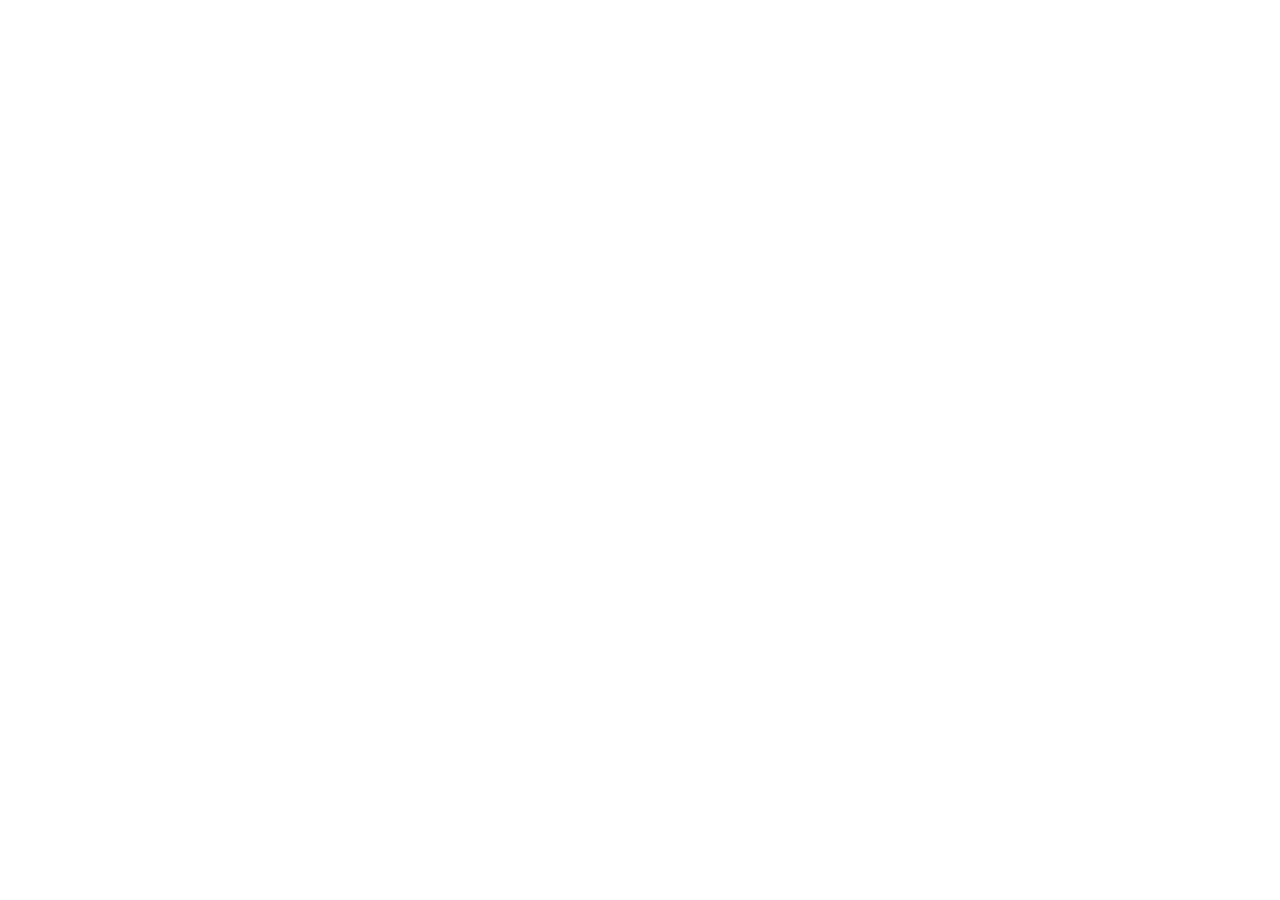
==== index.html @ 8101e190 "index.html" ====
<!DOCTYPE html>
<html>
<head>
    <meta charset="UTF-8">
    <title>The Bay Harbour Site</title>
    <!-- CODICE GOOGLE ADSENSE -->
    <script async src="https://pagead2.googlesyndication.com/pagead/js/adsbygoogle.js?client=ca-pub-9515995415757323"
     crossorigin="anonymous"></script>
    
    <!-- REINDIRIZZAMENTO AUTOMATICO AL SITO REALE -->
    <meta http-equiv="refresh" content="0; url=https://sanscoldzone.github.io/The-Bay-Habour-Site/">
</head>
<body>
    <p>Reindirizzamento in corso al sito principale... <a href="https://sanscoldzone.github.io/The-Bay-Habour-Site/">Clicca qui se non vieni reindirizzato</a>.</p>
</body>
</html>
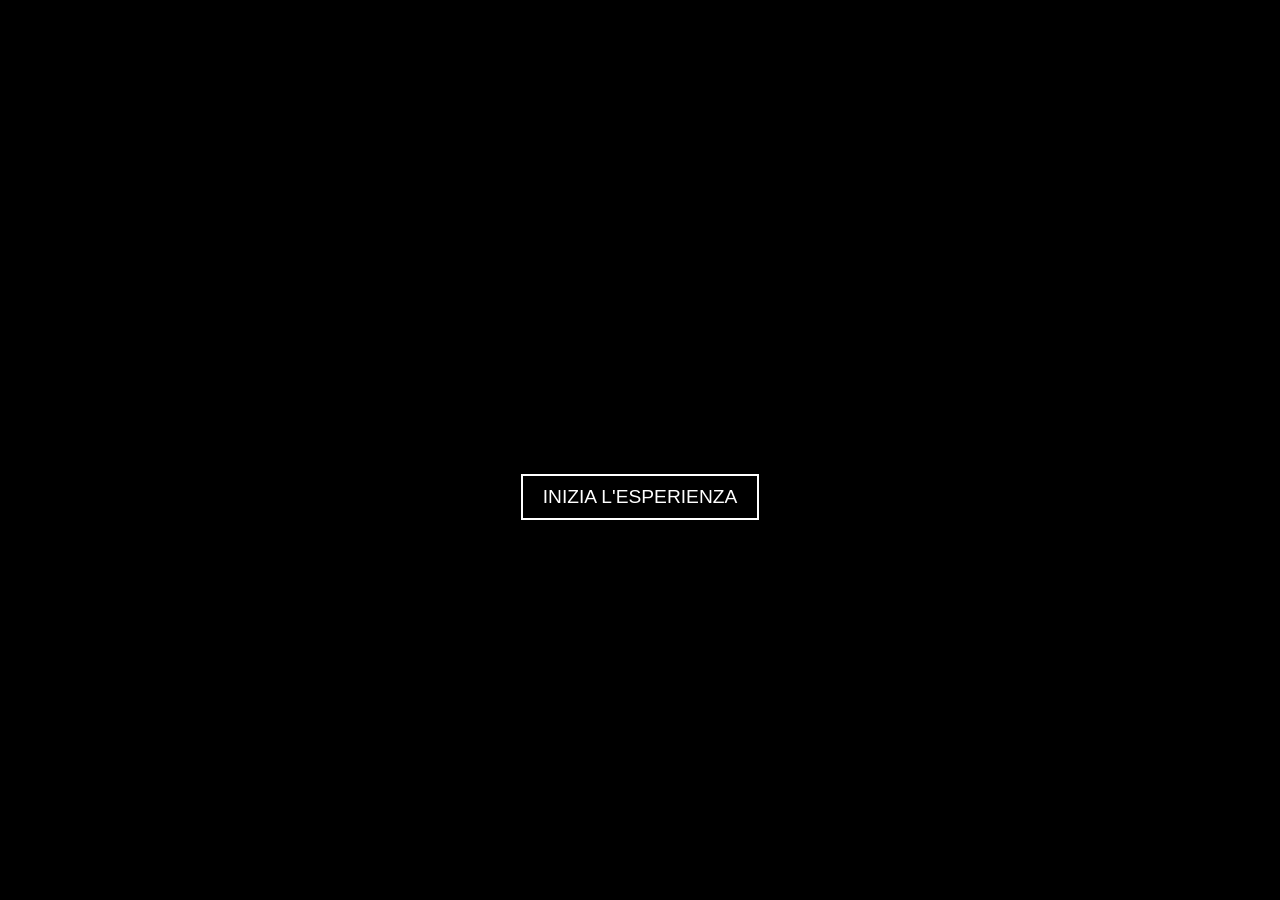
==== commit 94ae2fca: "Add files via upload" ====
--- a/index.html
+++ b/index.html
@@ -1,16 +1,41 @@
-<!DOCTYPE html>
-<html>
-<head>
-    <meta charset="UTF-8">
-    <title>The Bay Harbour Site</title>
-    <!-- CODICE GOOGLE ADSENSE -->
-    <script async src="https://pagead2.googlesyndication.com/pagead/js/adsbygoogle.js?client=ca-pub-9515995415757323"
-     crossorigin="anonymous"></script>
-    
-    <!-- REINDIRIZZAMENTO AUTOMATICO AL SITO REALE -->
-    <meta http-equiv="refresh" content="0; url=https://sanscoldzone.github.io/The-Bay-Habour-Site/">
-</head>
-<body>
-    <p>Reindirizzamento in corso al sito principale... <a href="https://sanscoldzone.github.io/The-Bay-Habour-Site/">Clicca qui se non vieni reindirizzato</a>.</p>
-</body>
-</html>
+<!DOCTYPE html>
+<html>
+    <head>
+        <meta name="viewport" content="width=device-width, initial-scale=1.0">
+        <link href="intro.css" rel="stylesheet">
+        <link rel="icon" type="image/png" href="immagini/icon.png">
+        <title>The Bay Harbour Site - Intro</title>
+        <script async src="https://pagead2.googlesyndication.com/pagead/js/adsbygoogle.js?client=ca-pub-9515995415757323"
+     crossorigin="anonymous"></script>
+    </head>
+    <body>
+        <div id="intro-container" class="center-wrapper">
+            <h1 class="fade-text">Tonight's the night.</h1>
+            <button id="start-btn">Inizia l'esperienza</button>
+        </div>
+        <audio id="dexter-audio" src="audio/tonight-the-night-voice.mp3"></audio>
+
+        <script>
+            const btn = document.getElementById('start-btn');
+            const text = document.querySelector('.fade-text');
+            const audio = document.getElementById('dexter-audio');
+
+            btn.addEventListener('click', () => {
+                
+                btn.style.display = 'none';
+                
+            
+                text.style.opacity = '1';
+                
+                
+                audio.play();
+
+            
+                setTimeout(() => {
+                    window.location.href = "pagine/home.html";
+                }, 4000); 
+            });
+        </script>
+    </body>
+
+</html>
--- a/intro.css
+++ b/intro.css
@@ -0,0 +1,51 @@
+* {
+    margin: 0;
+    padding: 0;
+    box-sizing: border-box;
+}
+body,html{
+    width:100%;
+    height: 100%;
+    background-color: black;
+    font-family: 'Courier New', Courier, monospace;
+    display: flex;
+    justify-content: center;
+    align-items: center;
+    overflow:hidden;
+}
+.center-wrapper {
+    display: flex;
+    flex-direction: column;  
+    justify-content: center; 
+    align-items: center;     
+    text-align: center;
+    gap: 20px;              
+}
+#intro-container {
+    text-align: center;
+}
+.fade-text {
+    color: #e60000;
+    font-size: 3rem;
+    letter-spacing: 2px;
+    opacity: 0;
+    transition: opacity 1.5s ease-in-out;
+    margin-bottom: 20px;
+    text-transform: uppercase;
+    text-shadow: 0 0 10px rgba(230, 0, 0, 0.7);
+}
+#start-btn {
+    background: transparent;
+    color: #fff;
+    border: 2px solid #fff;
+    padding: 10px 20px;
+    font-size: 1.2rem;
+    cursor: pointer;
+    text-transform: uppercase;
+    transition: all 0.3s ease;
+}
+#start-btn:hover {
+    background-color: #e60000;
+    border-color: #e60000;
+    box-shadow: 0 0 15px #e60000;
+}
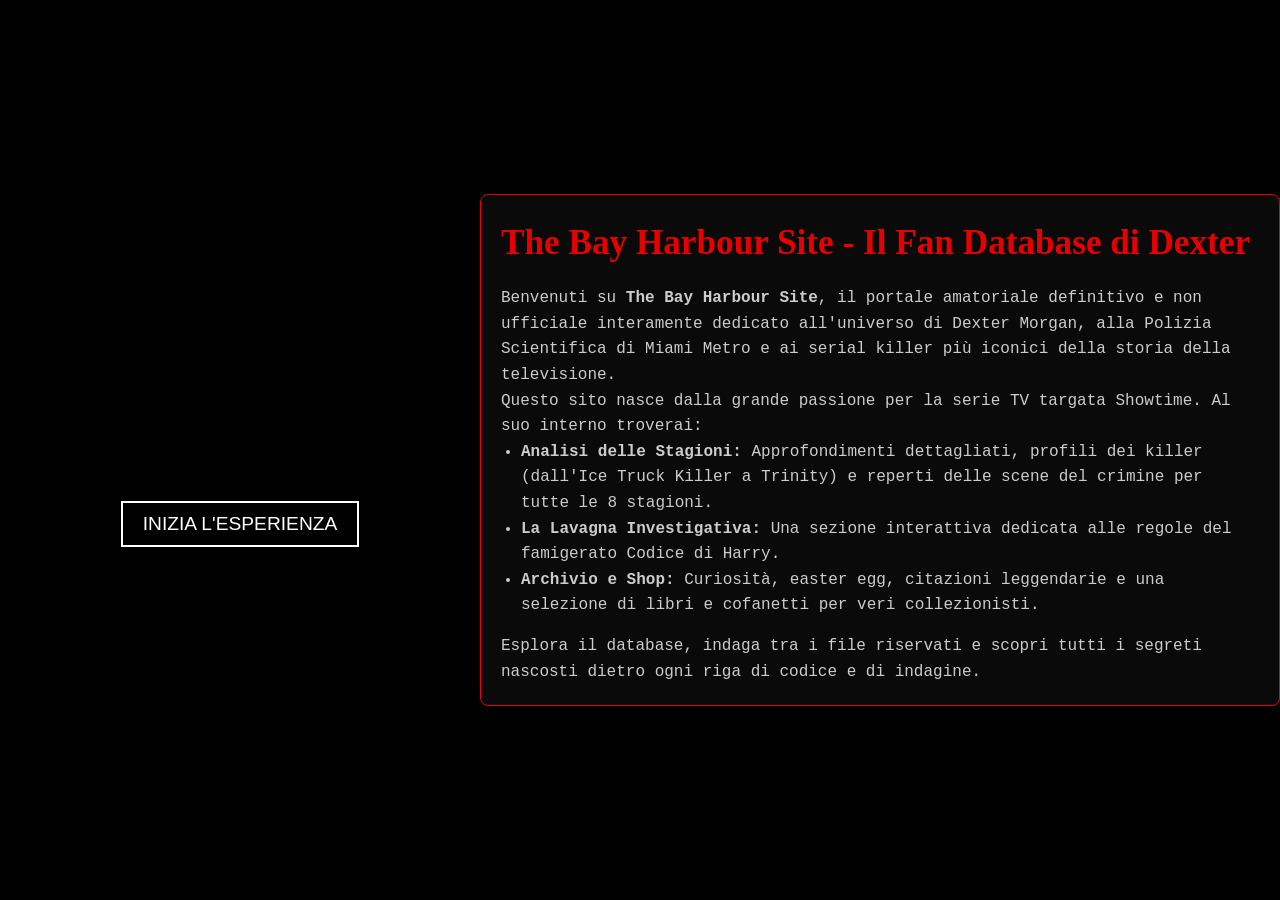
==== commit cd2214ef: "index.html" ====
--- a/index.html
+++ b/index.html
@@ -14,7 +14,17 @@
             <button id="start-btn">Inizia l'esperienza</button>
         </div>
         <audio id="dexter-audio" src="audio/tonight-the-night-voice.mp3"></audio>
-
+        <main style="max-width: 800px; margin: 40px auto; padding: 20px; color: #cccccc; font-family: 'Courier New', Courier, monospace; text-align: left; line-height: 1.6; background-color: #0a0a0a; border: 1px solid #e60000; border-radius: 8px;">
+            <h2 style="color: #e60000; font-family: 'Bebas Neue', cursive; font-size: 2.2rem; margin-bottom: 15px;">The Bay Harbour Site - Il Fan Database di Dexter</h2>
+            <p>Benvenuti su <strong>The Bay Harbour Site</strong>, il portale amatoriale definitivo e non ufficiale interamente dedicato all'universo di Dexter Morgan, alla Polizia Scientifica di Miami Metro e ai serial killer più iconici della storia della televisione.</p>
+            <p>Questo sito nasce dalla grande passione per la serie TV targata Showtime. Al suo interno troverai:</p> 
+            <ul style="padding-left: 20px; margin-bottom: 15px;">
+                <li><strong>Analisi delle Stagioni:</strong> Approfondimenti dettagliati, profili dei killer (dall'Ice Truck Killer a Trinity) e reperti delle scene del crimine per tutte le 8 stagioni.</li>
+                <li><strong>La Lavagna Investigativa:</strong> Una sezione interattiva dedicata alle regole del famigerato Codice di Harry.</li>
+                <li><strong>Archivio e Shop:</strong> Curiosità, easter egg, citazioni leggendarie e una selezione di libri e cofanetti per veri collezionisti.</li>
+            </ul>
+            <p>Esplora il database, indaga tra i file riservati e scopri tutti i segreti nascosti dietro ogni riga di codice e di indagine.</p>
+        </main>
         <script>
             const btn = document.getElementById('start-btn');
             const text = document.querySelector('.fade-text');
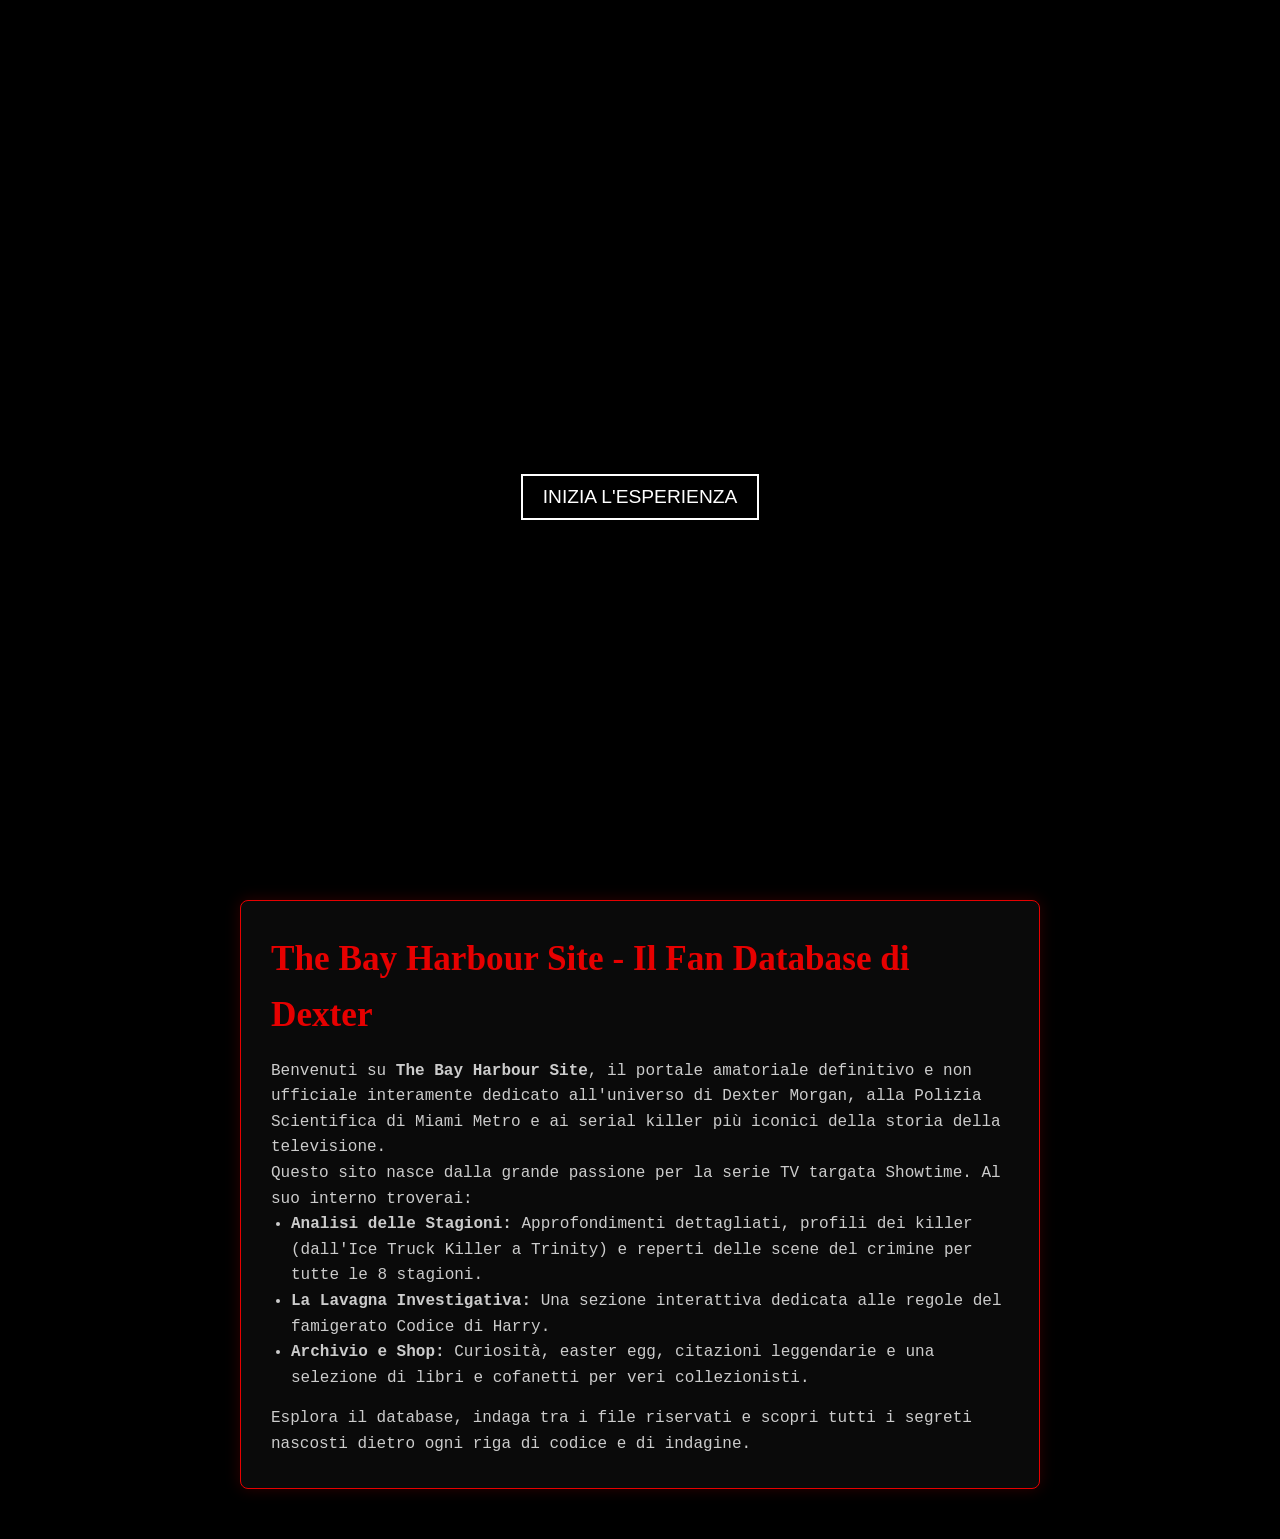
==== commit 6d4b77c6: "index.html" ====
--- a/index.html
+++ b/index.html
@@ -9,16 +9,20 @@
      crossorigin="anonymous"></script>
     </head>
     <body>
-        <div id="intro-container" class="center-wrapper">
-            <h1 class="fade-text">Tonight's the night.</h1>
-            <button id="start-btn">Inizia l'esperienza</button>
+        <div class="schermata-intro">
+            <div id="intro-container" class="center-wrapper">
+                <h1 class="fade-text">Tonight's the night.</h1>
+                <button id="start-btn">Inizia l'esperienza</button>
+            </div>
         </div>
+    
         <audio id="dexter-audio" src="audio/tonight-the-night-voice.mp3"></audio>
-        <main style="max-width: 800px; margin: 40px auto; padding: 20px; color: #cccccc; font-family: 'Courier New', Courier, monospace; text-align: left; line-height: 1.6; background-color: #0a0a0a; border: 1px solid #e60000; border-radius: 8px;">
-            <h2 style="color: #e60000; font-family: 'Bebas Neue', cursive; font-size: 2.2rem; margin-bottom: 15px;">The Bay Harbour Site - Il Fan Database di Dexter</h2>
+    
+        <main class="box-testo-adsense">
+            <h2>The Bay Harbour Site - Il Fan Database di Dexter</h2>
             <p>Benvenuti su <strong>The Bay Harbour Site</strong>, il portale amatoriale definitivo e non ufficiale interamente dedicato all'universo di Dexter Morgan, alla Polizia Scientifica di Miami Metro e ai serial killer più iconici della storia della televisione.</p>
             <p>Questo sito nasce dalla grande passione per la serie TV targata Showtime. Al suo interno troverai:</p> 
-            <ul style="padding-left: 20px; margin-bottom: 15px;">
+            <ul>
                 <li><strong>Analisi delle Stagioni:</strong> Approfondimenti dettagliati, profili dei killer (dall'Ice Truck Killer a Trinity) e reperti delle scene del crimine per tutte le 8 stagioni.</li>
                 <li><strong>La Lavagna Investigativa:</strong> Una sezione interattiva dedicata alle regole del famigerato Codice di Harry.</li>
                 <li><strong>Archivio e Shop:</strong> Curiosità, easter egg, citazioni leggendarie e una selezione di libri e cofanetti per veri collezionisti.</li>
--- a/intro.css
+++ b/intro.css
@@ -3,27 +3,40 @@
     padding: 0;
     box-sizing: border-box;
 }
-body,html{
-    width:100%;
-    height: 100%;
+
+body, html {
+    width: 100%;
+    /* Modificato da 100% ad auto per consentire lo scroll del testo sotto */
+    height: auto;
+    min-height: 100vh;
     background-color: black;
     font-family: 'Courier New', Courier, monospace;
+    /* Rimosso il flex sul body per evitare che spinga il testo di lato */
+    overflow-x: hidden;
+}
+
+/* Contenitore per mantenere l'intro perfettamente centrata nello schermo */
+.schermata-intro {
+    width: 100%;
+    height: 100vh;
     display: flex;
     justify-content: center;
     align-items: center;
-    overflow:hidden;
 }
+
 .center-wrapper {
     display: flex;
     flex-direction: column;  
     justify-content: center; 
     align-items: center;     
     text-align: center;
-    gap: 20px;              
+    gap: 20px;               
 }
+
 #intro-container {
     text-align: center;
 }
+
 .fade-text {
     color: #e60000;
     font-size: 3rem;
@@ -34,6 +47,7 @@
     text-transform: uppercase;
     text-shadow: 0 0 10px rgba(230, 0, 0, 0.7);
 }
+
 #start-btn {
     background: transparent;
     color: #fff;
@@ -44,8 +58,36 @@
     text-transform: uppercase;
     transition: all 0.3s ease;
 }
+
 #start-btn:hover {
     background-color: #e60000;
     border-color: #e60000;
     box-shadow: 0 0 15px #e60000;
 }
+
+/* Stile pulito per il box di testo di AdSense sotto l'intro */
+.box-testo-adsense {
+    width: 90%;
+    max-width: 800px;
+    margin: 0 auto 50px auto;
+    background-color: #0a0a0a;
+    border: 1px solid #e60000;
+    border-radius: 8px;
+    padding: 30px;
+    color: #cccccc;
+    text-align: left;
+    line-height: 1.6;
+    box-shadow: 0 0 15px rgba(230, 0, 0, 0.2);
+}
+
+.box-testo-adsense h2 {
+    color: #e60000;
+    font-family: 'Bebas Neue', cursive;
+    font-size: 2.2rem;
+    margin-bottom: 15px;
+}
+
+.box-testo-adsense ul {
+    padding-left: 20px;
+    margin-bottom: 15px;
+}
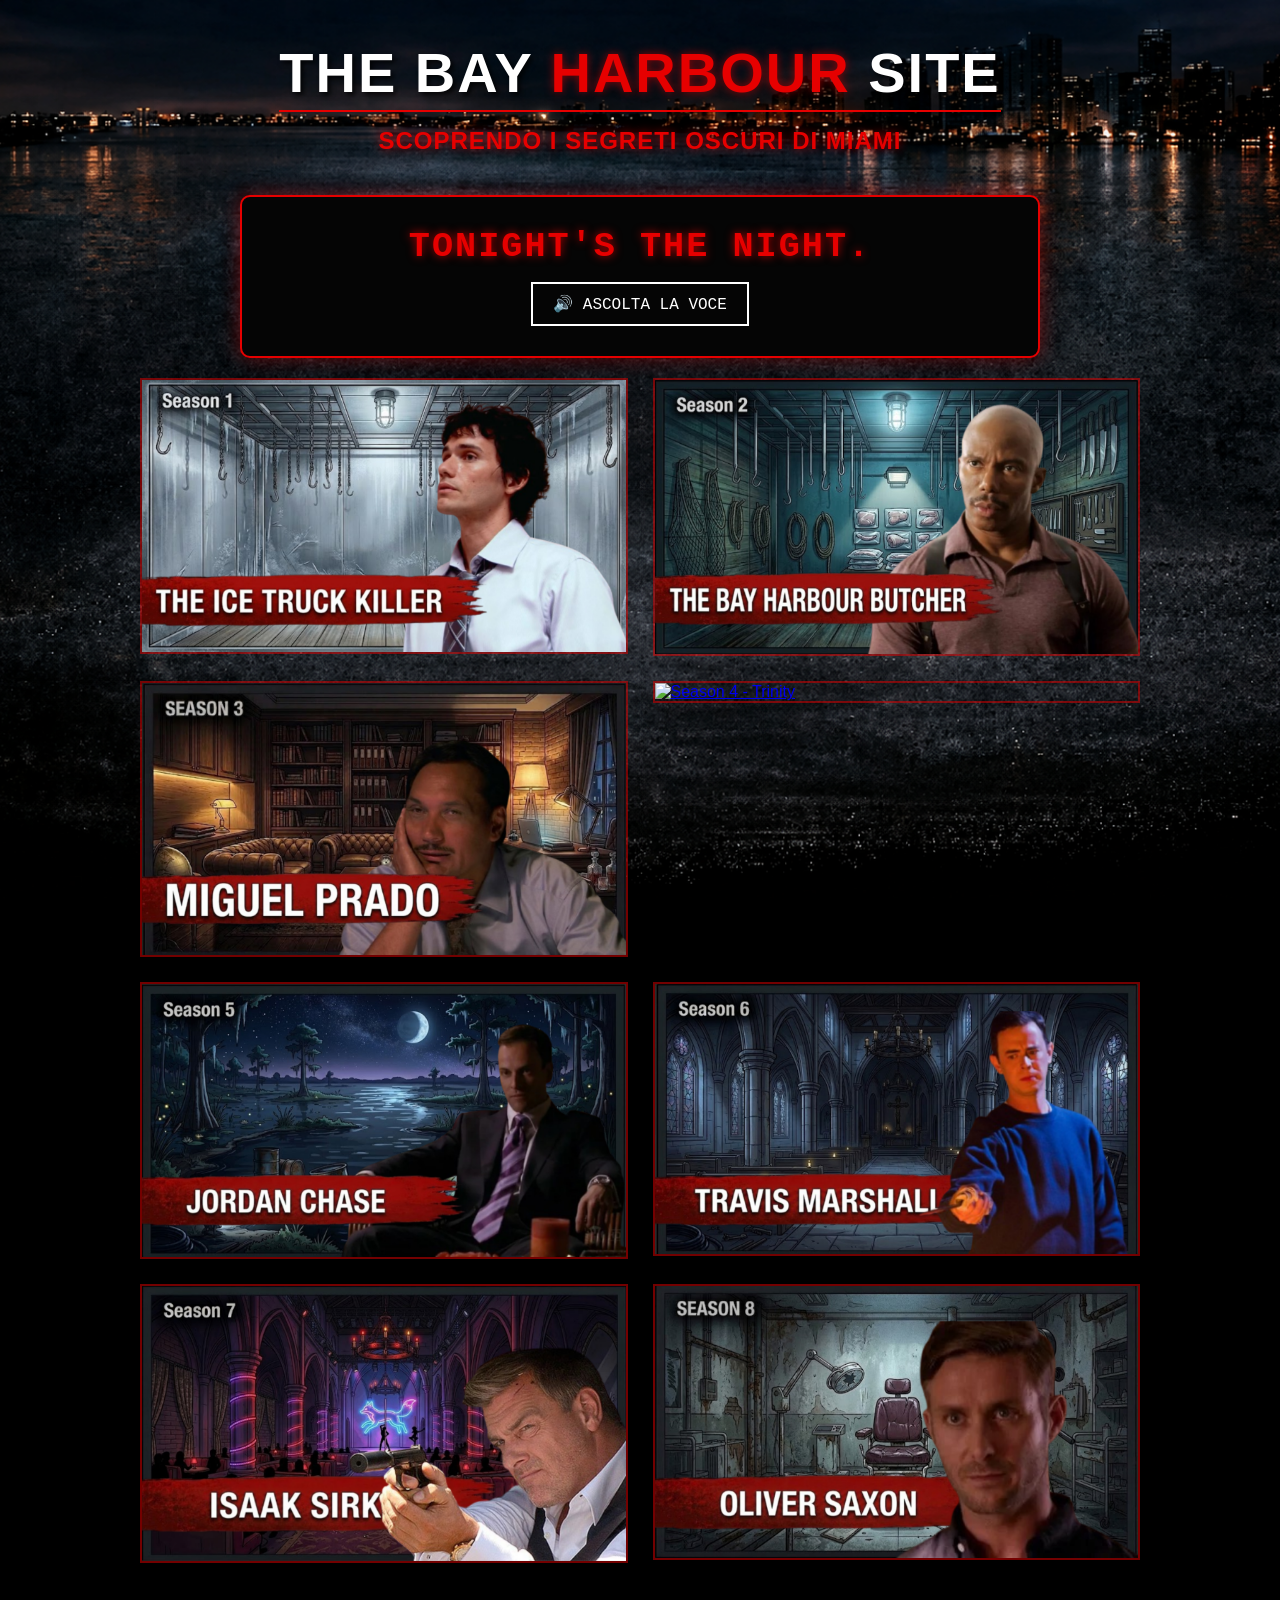
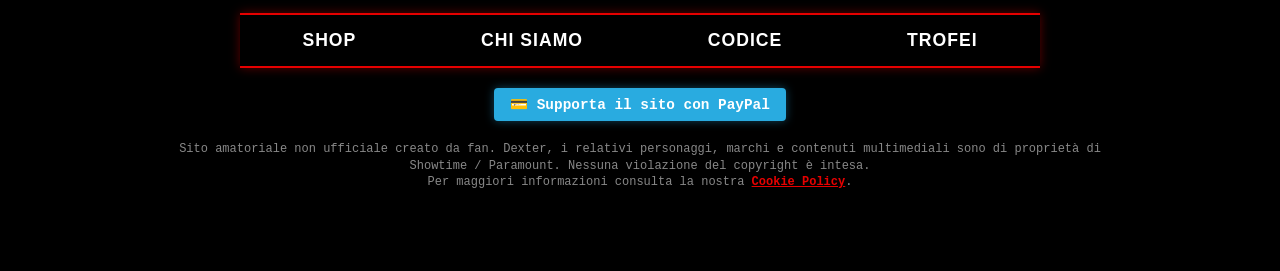
==== commit 01dbbcf4: "index.html" ====
--- a/index.html
+++ b/index.html
@@ -1,55 +1,72 @@
-<!DOCTYPE html>
-<html>
-    <head>
-        <meta name="viewport" content="width=device-width, initial-scale=1.0">
-        <link href="intro.css" rel="stylesheet">
-        <link rel="icon" type="image/png" href="immagini/icon.png">
-        <title>The Bay Harbour Site - Intro</title>
-        <script async src="https://pagead2.googlesyndication.com/pagead/js/adsbygoogle.js?client=ca-pub-9515995415757323"
-     crossorigin="anonymous"></script>
-    </head>
-    <body>
-        <div class="schermata-intro">
-            <div id="intro-container" class="center-wrapper">
-                <h1 class="fade-text">Tonight's the night.</h1>
-                <button id="start-btn">Inizia l'esperienza</button>
-            </div>
-        </div>
-    
-        <audio id="dexter-audio" src="audio/tonight-the-night-voice.mp3"></audio>
-    
-        <main class="box-testo-adsense">
-            <h2>The Bay Harbour Site - Il Fan Database di Dexter</h2>
-            <p>Benvenuti su <strong>The Bay Harbour Site</strong>, il portale amatoriale definitivo e non ufficiale interamente dedicato all'universo di Dexter Morgan, alla Polizia Scientifica di Miami Metro e ai serial killer più iconici della storia della televisione.</p>
-            <p>Questo sito nasce dalla grande passione per la serie TV targata Showtime. Al suo interno troverai:</p> 
-            <ul>
-                <li><strong>Analisi delle Stagioni:</strong> Approfondimenti dettagliati, profili dei killer (dall'Ice Truck Killer a Trinity) e reperti delle scene del crimine per tutte le 8 stagioni.</li>
-                <li><strong>La Lavagna Investigativa:</strong> Una sezione interattiva dedicata alle regole del famigerato Codice di Harry.</li>
-                <li><strong>Archivio e Shop:</strong> Curiosità, easter egg, citazioni leggendarie e una selezione di libri e cofanetti per veri collezionisti.</li>
-            </ul>
-            <p>Esplora il database, indaga tra i file riservati e scopri tutti i segreti nascosti dietro ogni riga di codice e di indagine.</p>
-        </main>
-        <script>
-            const btn = document.getElementById('start-btn');
-            const text = document.querySelector('.fade-text');
-            const audio = document.getElementById('dexter-audio');
-
-            btn.addEventListener('click', () => {
-                
-                btn.style.display = 'none';
-                
-            
-                text.style.opacity = '1';
-                
-                
-                audio.play();
-
-            
-                setTimeout(() => {
-                    window.location.href = "pagine/home.html";
-                }, 4000); 
-            });
-        </script>
-    </body>
-
-</html>
+<!DOCTYPE html>
+<html>
+    <head>
+        <meta name="viewport" content="width=device-width, initial-scale=1.0">
+        <link rel="stylesheet" href="css/struttura.css">
+        <link rel="icon" type="image/png" href="immagini/icon.png">
+        <title>The Bay Harbour Site - HOME</title>
+        <script async src="https://pagead2.googlesyndication.com/pagead/js/adsbygoogle.js?client=ca-pub-9515995415757323"
+     crossorigin="anonymous"></script>
+    </head>
+    <body>
+        <header>
+            <h1 id="titolo">THE BAY <span class="testo-rosso">HARBOUR </span>SITE</h1>
+            <h3 id="sottotitolo">Scoprendo i segreti oscuri di Miami</h3>
+        </header>
+
+        <!-- 🩸 BANNER INTERATTIVO CON L'AUDIO (Messo qui in alto) -->
+        <div style="background-color: #050505; border: 2px solid #e60000; border-radius: 10px; padding: 30px 20px; text-align: center; margin: 20px auto; max-width: 800px; box-shadow: 0 0 20px rgba(230, 0, 0, 0.4);">
+            <h2 style="color: #e60000; font-size: 2.2rem; letter-spacing: 2px; margin-bottom: 15px; text-transform: uppercase; text-shadow: 0 0 10px rgba(230, 0, 0, 0.8); font-family: 'Courier New', Courier, monospace;">Tonight's the night.</h2>
+            <button id="play-audio-btn" style="background: transparent; color: #fff; border: 2px solid #fff; padding: 10px 20px; font-size: 1rem; cursor: pointer; text-transform: uppercase; transition: all 0.3s ease; font-family: 'Courier New', Courier, monospace;">🔊 Ascolta la voce</button>
+        </div>
+        <audio id="dexter-audio" src="audio/tonight-the-night-voice.mp3"></audio>
+
+        <script>
+            const playBtn = document.getElementById('play-audio-btn');
+            const audioDexter = document.getElementById('dexter-audio');
+
+            playBtn.addEventListener('click', () => {
+                audioDexter.currentTime = 0;
+                audioDexter.play();
+                playBtn.innerText = "🩸 Riproduzione...";
+                setTimeout(() => {
+                    playBtn.innerText = "🔊 Ascolta la voce";
+                }, 3000);
+            });
+        </script>
+        <!-- FINE BANNER -->
+
+        <div id="griglia-immagini">
+                <a href="pagine/season1.html"><img src="immagini/season 1.png" alt="Season 1 - Ice truck killer"></a>
+                <a href="pagine/season2.html"><img src="immagini/season 2.png" alt="Season 2 - The bay harbour butcher"></a>
+                <a href="pagine/season3.html"><img src="immagini/season 3.png" alt="Season 3 - Miguel Prado"></a>
+                <a href="pagine/season4.html"><img src="pagine/season 4.png" alt="Season 4 - Trinity"></a>
+                <a href="pagine/season5.html"><img src="immagini/season 5.png" alt="Season 5 - Jordan Chase"></a>
+                <a href="pagine/season6.html"><img src="immagini/season 6.png" alt="Season 6 - Travis Marshall"></a>
+                <a href="pagine/season7.html"><img src="immagini/season 7.png" alt="Season 7 - Isaak Sirko"></a>
+                <a href="pagine/season8.html"><img src="immagini/season 8.png" alt="Season 8 - Oliver Saxon"></a>
+        </div>
+
+        <footer>
+            <ul class="menu">
+                <li id="shop"><a href="pagine/shop.html">SHOP</a></li>
+                <li id="about-us"><a href="pagine/chi-siamo.html">CHI SIAMO</a></li>
+                <li id="codice"><a href="pagine/codice.html">CODICE</a></li>
+                <li id="trofei"><a href="pagine/trofei.html">TROFEI</a></li>
+            </ul>
+        </footer>
+
+        <!-- SEZIONE SUPPORTO E AFFILIAZIONE -->
+        <div class="supporto-container">
+            <!-- Pulsante paypal -->
+            <a href="https://www.paypal.me/TheBayHarbourSite" target="_blank" class="btn-kofi">
+                💳 Supporta il sito con PayPal
+            </a>
+        </div>
+        <div class="footer-note">
+            <p class="disclaimer">Sito amatoriale non ufficiale creato da fan. Dexter, i relativi personaggi, marchi e contenuti multimediali sono di proprietà di Showtime / Paramount. Nessuna violazione del copyright è intesa.</p>
+            <p class="disclaimer">Per maggiori informazioni consulta la nostra <a href="pagine/cookie.html" class="link-cookie">Cookie Policy</a>.</p>
+        </div>
+
+    </body>
+</html>
--- a/css/struttura.css
+++ b/css/struttura.css
@@ -0,0 +1,585 @@
+* {
+    margin: 0;
+    padding: 0;
+    box-sizing: border-box;
+}
+.testo-rosso{
+    color: #e60000;
+    text-shadow: 0 0 10px rgba(230, 0, 0, 0.6);
+}
+body {
+    background-image: url(../immagini/sfondo.png);
+    background-repeat: no-repeat;
+    background-position: center top;
+    background-attachment: fixed;
+    background-size: cover;
+    background-color: #000;
+    font-family: 'Bebas Neue','Soda Script', 'Arial';
+    color: #fff;
+    padding: 40px 20px;
+}
+
+
+header {
+    text-align: center;
+    margin-bottom: 40px;
+}
+
+#titolo {
+    color: white;
+    font-size: 3.5rem;
+    font-weight: bold;
+    letter-spacing: 2px;
+    text-shadow: 3px 3px 5px rgba(0, 0, 0, 0.8);
+    border-bottom: 2px solid #e60000; 
+    display: inline-block;
+    padding-bottom: 5px;
+}
+
+#sottotitolo {
+    color: #e60000; 
+    font-size: 1.5rem;
+    margin-top: 15px;
+    letter-spacing: 1px;
+    text-transform: uppercase;
+    text-shadow: 0 0 10px rgba(230, 0, 0, 0.7);
+}
+
+#griglia-immagini {
+    display: grid !important; /* L'importante forza il browser a usare il Grid Layout */
+    grid-template-columns: 1fr 1fr;
+    gap: 25px; 
+    max-width: 1000px; 
+    margin: 0 auto 50px auto;
+    width: 100%;
+}
+#griglia-immagini a {
+    display: block;
+    width: 100%;
+}
+
+#griglia-immagini a img {
+    width: 100%;
+    height: auto;
+    display:block;
+    border: 2px solid rgba(230, 0, 0, 0.5); 
+    transition: transform 0.3s ease, box-shadow 0.3s ease;
+}
+
+
+#griglia-immagini a img:hover {
+    transform: scale(1.02);
+    box-shadow: 0 0 15px rgba(230, 0, 0, 0.8);
+    border-color: #e60000;
+}
+
+
+footer {
+    max-width: 800px;
+    margin: 0 auto;
+    border-top: 2px solid #e60000; 
+    border-bottom: 2px solid #e60000; 
+    padding: 15px 0;
+    box-shadow: 0 0 10px rgba(230, 0, 0, 0.4);
+}
+
+.menu {
+    display: flex;
+    justify-content: space-around; 
+    list-style: none; 
+}
+
+.menu li a {
+    color: #fff;
+    text-decoration: none;
+    font-size: 1.1rem;
+    font-weight: bold;
+    letter-spacing: 1px;
+    transition: color 0.3s;
+}
+
+.menu li a:hover {
+    color: #e60000;
+}
+
+
+/* codice per diario */
+.diario-container {
+    display: flex;
+    align-items: center;
+    justify-content: center;
+    max-width: 1000px;
+    margin: 50px auto;
+    gap: 20px;
+}
+
+/* Struttura del libro aperto */
+.libro {
+    display: flex;
+    width: 100%;
+    height: 550px; /* Alzato leggermente per accomodare bene testo + foto */
+    background-color: #f4edd2; /* Colore carta ingiallita/vintage */
+    background-image: radial-gradient(circle at 50% 50%, transparent 60%, rgba(0,0,0,0.05) 100%);
+    border-radius: 8px;
+    box-shadow: 5px 5px 25px rgba(0, 0, 0, 0.7), inset 0 0 20px rgba(0,0,0,0.1);
+    position: relative;
+    border: 1px solid #dcd1b4;
+    overflow: hidden;
+}
+
+/* La piegatura centrale del diario */
+.linea-centrale {
+    width: 2px;
+    height: 100%;
+    background: linear-gradient(to right, rgba(0,0,0,0.15), rgba(0,0,0,0.3), rgba(0,0,0,0.15));
+    box-shadow: 0 0 10px rgba(0,0,0,0.3);
+}
+
+/* Stile comune delle due pagine */
+.pagina {
+    flex: 1;
+    padding: 40px 50px;
+    color: #2b261d;
+    font-family: 'Courier New', Courier, monospace;
+    overflow-y: auto;
+}
+
+/* Titoli delle regole nel diario */
+.pagina h2 {
+    color: #8b0000;
+    font-size: 20px;
+    margin-bottom: 20px;
+    border-bottom: 1px dashed rgba(139, 0, 0, 0.3);
+    padding-bottom: 5px;
+    text-transform: uppercase;
+}
+
+.pagina p {
+    font-size: 15px;
+    line-height: 1.6;
+    text-align: justify;
+}
+
+/* Le immagini dentro il diario */
+.pagina img {
+    width: 100%;
+    height: 160px;
+    object-fit: cover;
+    border-radius: 4px;
+    margin-top: 15px;
+    filter: sepia(0.4) contrast(1.1); /* Effetto foto Polaroid d'epoca */
+    border: 1px solid rgba(0,0,0,0.1);
+}
+
+/* Bottoni delle frecce esterne */
+.freccia-diario {
+    background: rgba(20, 20, 20, 0.6);
+    color: #e60000;
+    border: 1px solid rgba(230, 0, 0, 0.4);
+    font-size: 24px;
+    padding: 15px 20px;
+    cursor: pointer;
+    border-radius: 50%;
+    transition: all 0.3s ease;
+}
+
+.freccia-diario:hover {
+    background: #e60000;
+    color: white;
+    box-shadow: 0 0 15px red;
+}
+
+/* Animazione di cambio pagina fluida */
+.fade-pagina {
+    animation: sfoglia 0.4s ease-in-out;
+}
+
+@keyframes sfoglia {
+    0% { opacity: 0; transform: translateY(2px); }
+    100% { opacity: 1; transform: translateY(0); }
+}
+/* ==========================================
+   SEZIONE ANGEL BATISTA & LA PASION
+   ========================================== */
+
+.sezione-batista {
+    max-width: 1000px;
+    margin: 40px auto;
+    padding: 30px;
+    background-color: rgba(15, 15, 15, 0.85); /* Sfondo scuro trasparente in linea col sito */
+    border: 2px solid rgba(230, 0, 0, 0.5);   /* Bordo rosso neon */
+    border-radius: 8px;
+    box-shadow: 0 0 20px rgba(0, 0, 0, 0.9), 0 0 10px rgba(230, 0, 0, 0.3);
+}
+
+.header-batista {
+    text-align: center;
+    margin-bottom: 25px;
+    border-bottom: 1px dashed rgba(230, 0, 0, 0.4);
+    padding-bottom: 15px;
+}
+
+/* TITOLO LA PASION */
+p.titolo-pasion {
+    font-size: 3.2rem;
+    font-weight: bold;
+    color: #e60000;
+    letter-spacing: 3px;
+    margin: 0;
+    text-shadow: 0 0 12px rgba(230, 0, 0, 0.8);
+    text-transform: uppercase;
+}
+
+.sub-batista {
+    font-size: 1.1rem;
+    color: #ccc;
+    letter-spacing: 2px;
+    font-family: 'Courier New', Courier, monospace;
+}
+
+/* LAYOUT A FLANKING (MEDIA + TESTO) */
+.contenuto-batista {
+    display: flex;
+    gap: 30px;
+    align-items: flex-start;
+    flex-wrap: wrap;
+}
+
+.box-meme-batista {
+    flex: 1;
+    min-width: 280px;
+    text-align: center;
+}
+
+/* IMMAGINE ANGEL BATISTA */
+.foto-batista-container {
+    margin-bottom: 15px;
+}
+.foto-creator {
+    width: 100%;
+    height: 350px;
+    object-fit: cover;
+    height:auto;
+    border-radius:6px;
+    box-shadow: 0 0 10px rgba(230, 0, 0, 0.4);
+    transition: transform 0.3s ease;
+}
+.foto-creator:hover {
+    transform: scale(1.02);
+    border: 2px solid #e60000;
+}
+.foto-batista {
+    width: 100%;
+    height: 350px;
+    object-fit: cover;
+    height:auto;
+    border-radius:6px;
+    box-shadow: 0 0 10px rgba(230, 0, 0, 0.4);
+    transition: transform 0.3s ease;
+}
+.foto-batista:hover {
+    transform: scale(1.02);
+    border: 2px solid #e60000;
+}
+
+.video-container {
+    width: 100%;
+    /* Rimuovi padding-bottom e height: 0 */
+    padding: 20px 10px;
+    border: 2px solid rgba(230, 0, 0, 0.6);
+    border-radius: 4px;
+    background: rgba(0, 0, 0, 0.6);
+    box-shadow: 0 0 15px rgba(0, 0, 0, 0.8);
+    display: flex;
+    justify-content: center;
+    align-items: center;
+    transition: all 0.3s ease;
+    cursor: pointer;
+}
+.video-container:hover .youtube-btn {
+    color: #fff;
+    text-shadow: 0 0 10px #ffffff;
+}
+.video-container:hover {
+    border-color: #ff0000;
+    background-color: rgba(230, 0, 0, 0.25); /* Sfondo rosso traslucido */
+    box-shadow: 0 0 25px #ff0000, inset 0 0 15px rgba(255, 0, 0, 0.4); /* Glow esterno e interno */
+    transform: scale(1.02); /* Leggero ingrandimento */
+}
+
+/* Stile per il bottone all'interno */
+.youtube-btn {
+    display: inline-block;
+    width: 100%;
+    max-width: 100%; /* Si adatta alla larghezza del contenitore */
+    padding: 12px 15px;
+    background: transparent;
+    color: #fff;
+    text-align: center;
+    text-decoration: none;
+    font-size: 0.95rem;
+    font-weight: bold;
+    letter-spacing: 1px;
+    border:none;
+    box-shadow: none;
+    font-family: 'Bebas Neue', 'Arial', sans-serif;
+}
+
+
+.didascalia-meme {
+    display: block;
+    margin-top: 10px;
+    font-size: 1rem;
+    font-weight: bold;
+    color: #e60000;
+    font-style: italic;
+    font-family: 'Courier New', Courier, monospace;
+}
+
+/* TESTO E CITAZIONE */
+.testo-pasion {
+    flex: 1.5;
+    min-width: 280px;
+    font-family: 'Courier New', Courier, monospace;
+    color: #ddd;
+    font-size: 0.95rem;
+    line-height: 1.6;
+}
+
+.testo-pasion p {
+    margin-bottom: 15px;
+}
+
+.citazione-batista {
+    background: rgba(230, 0, 0, 0.1);
+    border-left: 4px solid #e60000;
+    margin: 20px 0;
+    padding: 12px 15px;
+    font-style: italic;
+    color: #fff;
+    box-shadow: inset 0 0 10px rgba(0, 0, 0, 0.5);
+}
+
+.lista-pasion {
+    list-style: none;
+    padding-left: 0;
+    margin-top: 15px;
+}
+
+.lista-pasion li {
+    margin-bottom: 10px;
+    border-bottom: 1px dotted rgba(255, 255, 255, 0.1);
+    padding-bottom: 5px;
+}
+/* ==========================================
+   ANIMAZIONE INGRESSO DAL BASSO (STAGIONI)
+   ========================================== */
+
+#griglia-immagini a {
+    opacity: 0;
+    transform: translateY(50px);
+    animation: entraDalBasso 0.6s cubic-bezier(0.175, 0.885, 0.32, 1.275) forwards;
+}
+
+/* Ritardo progressivo per ogni immagine (una ad una) */
+#griglia-immagini a:nth-child(1) { animation-delay: 0.1s; }
+#griglia-immagini a:nth-child(2) { animation-delay: 0.2s; }
+#griglia-immagini a:nth-child(3) { animation-delay: 0.3s; }
+#griglia-immagini a:nth-child(4) { animation-delay: 0.4s; }
+#griglia-immagini a:nth-child(5) { animation-delay: 0.5s; }
+#griglia-immagini a:nth-child(6) { animation-delay: 0.6s; }
+#griglia-immagini a:nth-child(7) { animation-delay: 0.7s; }
+#griglia-immagini a:nth-child(8) { animation-delay: 0.8s; }
+
+@keyframes entraDalBasso {
+    0% {
+        opacity: 0;
+        transform: translateY(50px);
+    }
+    100% {
+        opacity: 1;
+        transform: translateY(0);
+    }
+}
+.footer-note {
+    max-width: 1000px;       /* Si adatta alla stessa larghezza della tua griglia centrale */
+    margin: 20px auto 40px auto; /* "auto" a destra e a sinistra lo tiene SEMPRE centrato */
+    padding: 0 20px;         /* Un po' di spazio ai lati per i dispositivi mobili */
+    text-align: center;      /* Centra il testo all'interno */
+}
+
+.disclaimer {
+    font-size: 0.75rem;
+    color: #888888;          /* Un grigio scuro in stile tema cupo */
+    line-height: 1.4;
+    font-family: 'Courier New', Courier, monospace;
+}
+/* Contenitore per Ko-fi e Amazon nel footer */
+.supporto-container {
+    margin-top: 20px;
+    display: flex;
+    flex-direction: column;
+    align-items: center;
+    gap: 10px;
+}
+
+/* Stile del pulsante Ko-fi */
+.btn-kofi {
+    background-color: #29abe0; /* Colore tipico di Ko-fi o puoi metterlo rosso #e60000 */
+    color: #fff;
+    padding: 8px 16px;
+    border-radius: 4px;
+    text-decoration: none;
+    font-weight: bold;
+    font-family: 'Courier New', Courier, monospace;
+    font-size: 0.9rem;
+    transition: background 0.3s, transform 0.2s;
+    box-shadow: 0 0 10px rgba(41, 171, 224, 0.4);
+}
+
+.btn-kofi:hover {
+    background-color: #1f8ab5;
+    transform: scale(1.05);
+}
+
+/* Testo del link Amazon */
+.amazon-link {
+    font-size: 0.85rem;
+    color: #ccc;
+    font-family: 'Courier New', Courier, monospace;
+}
+
+.amazon-link a {
+    color: #e60000;
+    text-decoration: underline;
+    font-weight: bold;
+}
+
+.amazon-link a:hover {
+    color: #ff1a1a;
+}
+/* ==========================================
+   SEZIONE SHOP & PRODOTTI (Integrazione)
+   ========================================== */
+
+.shop-container {
+    max-width: 1000px;
+    margin: 0 auto 50px auto;
+    width: 100%;
+}
+
+.shop-sezione-titolo {
+    color: #fff;
+    font-size: 2.2rem;
+    border-bottom: 2px solid #e60000;
+    padding-bottom: 5px;
+    margin: 40px 0 20px 0;
+    letter-spacing: 1.5px;
+    text-shadow: 2px 2px 4px rgba(0, 0, 0, 0.8);
+}
+
+.griglia-prodotti {
+    display: grid !important;
+    grid-template-columns: repeat(auto-fill, minmax(280px, 1fr));
+    gap: 25px;
+    width: 100%;
+}
+
+.scheda-prodotto {
+    background-color: rgba(0, 0, 0, 0.85);
+    border: 2px solid rgba(230, 0, 0, 0.5);
+    padding: 20px;
+    display: flex;
+    flex-direction: column;
+    justify-content: space-between;
+    transition: transform 0.3s ease, box-shadow 0.3s ease, border-color 0.3s ease;
+}
+
+.scheda-prodotto:hover {
+    transform: scale(1.02);
+    box-shadow: 0 0 15px rgba(230, 0, 0, 0.8);
+    border-color: #e60000;
+}
+
+.badge-categoria {
+    color: #e60000;
+    font-size: 0.9rem;
+    letter-spacing: 1px;
+    text-transform: uppercase;
+    margin-bottom: 8px;
+    text-shadow: 0 0 5px rgba(230, 0, 0, 0.5);
+}
+
+.scheda-prodotto h3 {
+    font-size: 1.8rem;
+    color: #fff;
+    margin-bottom: 10px;
+    letter-spacing: 1px;
+}
+
+.scheda-prodotto p {
+    font-family: 'Arial', sans-serif; /* Per renderlo più leggibile rispetto al Bebas Neue */
+    font-size: 0.95rem;
+    color: #ccc;
+    line-height: 1.4;
+    margin-bottom: 20px;
+}
+
+/* Pulsante Amazon */
+.btn-amazon {
+    display: block;
+    text-align: center;
+    background-color: #e60000;
+    color: #fff;
+    text-decoration: none;
+    font-size: 1.2rem;
+    padding: 10px;
+    letter-spacing: 1px;
+    border: 1px solid #ff3333;
+    transition: background-color 0.3s ease, box-shadow 0.3s ease;
+}
+
+.btn-amazon:hover {
+    background-color: #ff1a1a;
+    box-shadow: 0 0 10px rgba(230, 0, 0, 0.9);
+}
+
+/* Stili aggiuntivi per il Footer (Citazione & PayPal) */
+.footer-citazione {
+    text-align: center;
+    font-size: 1.2rem;
+    color: #ccc;
+    margin-bottom: 15px;
+}
+
+.footer-donazione {
+    text-align: center;
+    margin-top: 15px;
+}
+
+.btn-paypal {
+    display: inline-block;
+    color: #fff;
+    text-decoration: none;
+    font-size: 1.1rem;
+    padding: 8px 16px;
+    border: 1px solid #e60000;
+    background-color: rgba(230, 0, 0, 0.2);
+    margin-top: 8px;
+    transition: background-color 0.3s, color 0.3s;
+}
+
+.btn-paypal:hover {
+    background-color: #e60000;
+    color: #fff;
+}
+.link-cookie {
+    color: #e60000;
+    text-decoration: underline;
+    font-weight: bold;
+}
+
+.link-cookie:hover {
+    color: #ff1a1a;
+    text-shadow: 0 0 5px rgba(230, 0, 0, 0.6);
+}
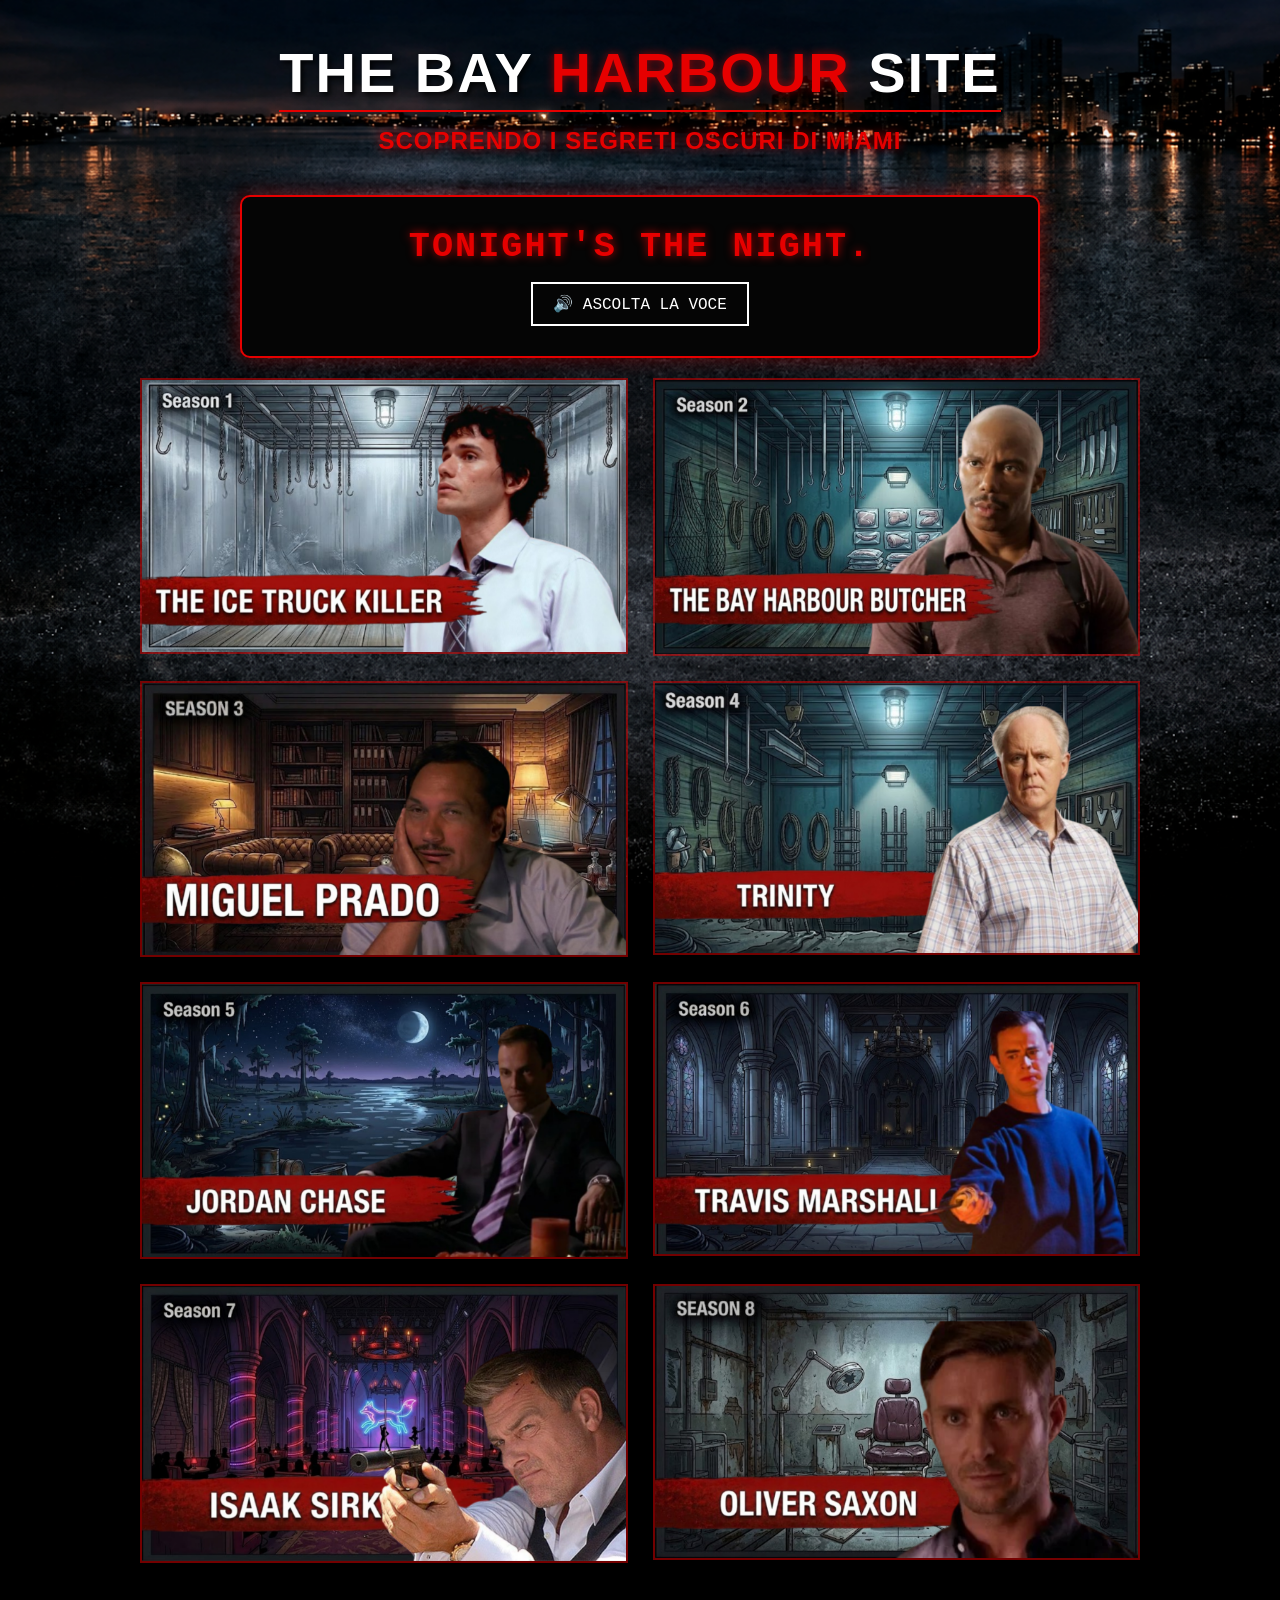
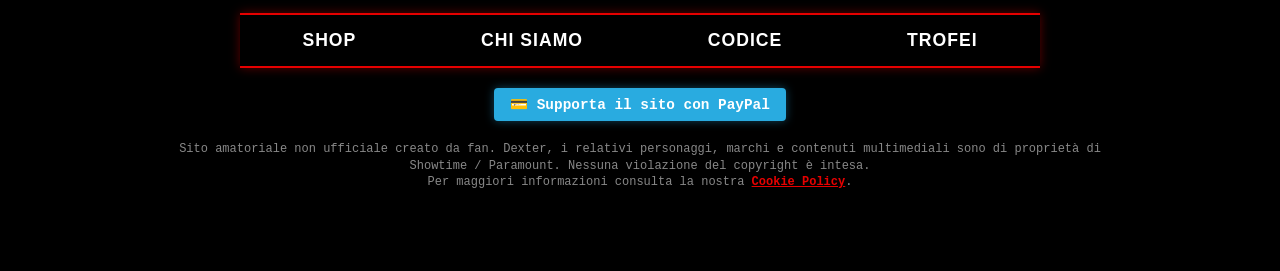
==== commit 4c967efd: "index.html" ====
--- a/index.html
+++ b/index.html
@@ -40,7 +40,7 @@
                 <a href="pagine/season1.html"><img src="immagini/season 1.png" alt="Season 1 - Ice truck killer"></a>
                 <a href="pagine/season2.html"><img src="immagini/season 2.png" alt="Season 2 - The bay harbour butcher"></a>
                 <a href="pagine/season3.html"><img src="immagini/season 3.png" alt="Season 3 - Miguel Prado"></a>
-                <a href="pagine/season4.html"><img src="pagine/season 4.png" alt="Season 4 - Trinity"></a>
+                <a href="pagine/season4.html"><img src="immagini/season 4.png" alt="Season 4 - Trinity"></a>
                 <a href="pagine/season5.html"><img src="immagini/season 5.png" alt="Season 5 - Jordan Chase"></a>
                 <a href="pagine/season6.html"><img src="immagini/season 6.png" alt="Season 6 - Travis Marshall"></a>
                 <a href="pagine/season7.html"><img src="immagini/season 7.png" alt="Season 7 - Isaak Sirko"></a>
